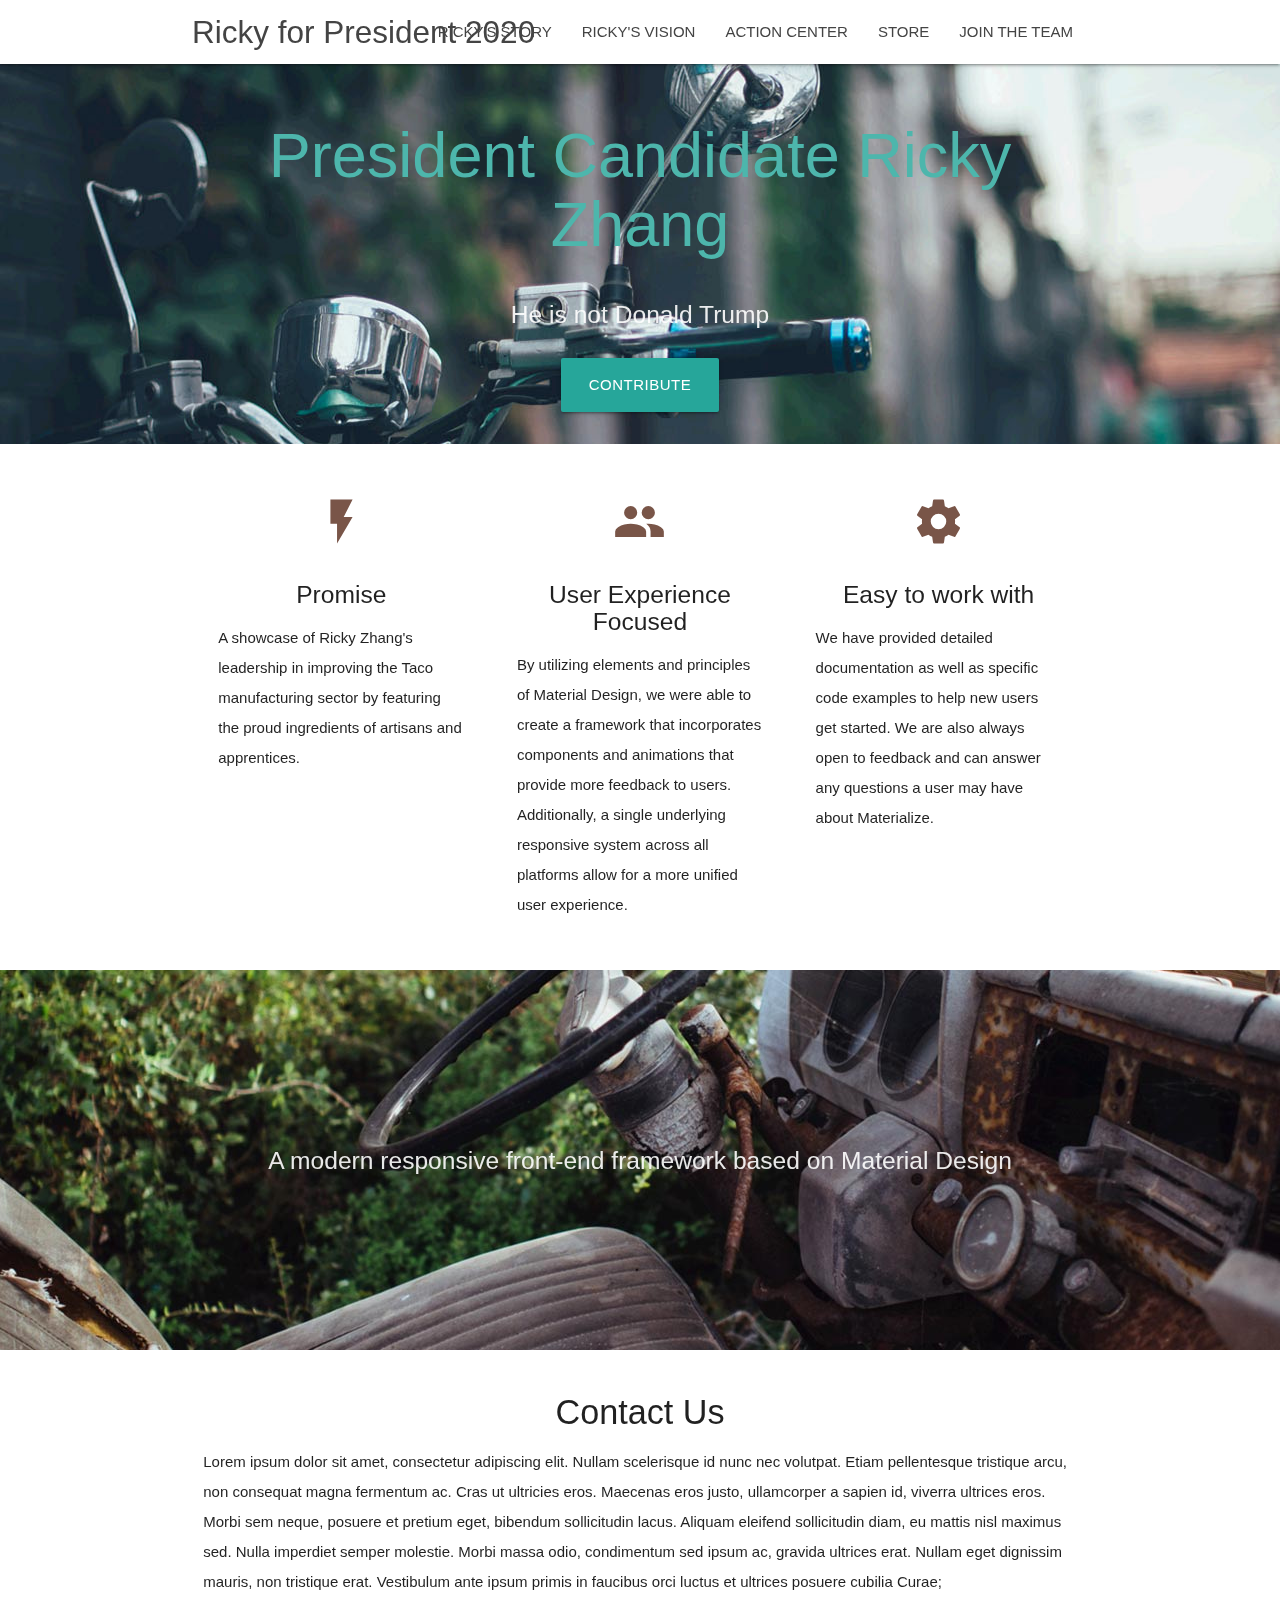
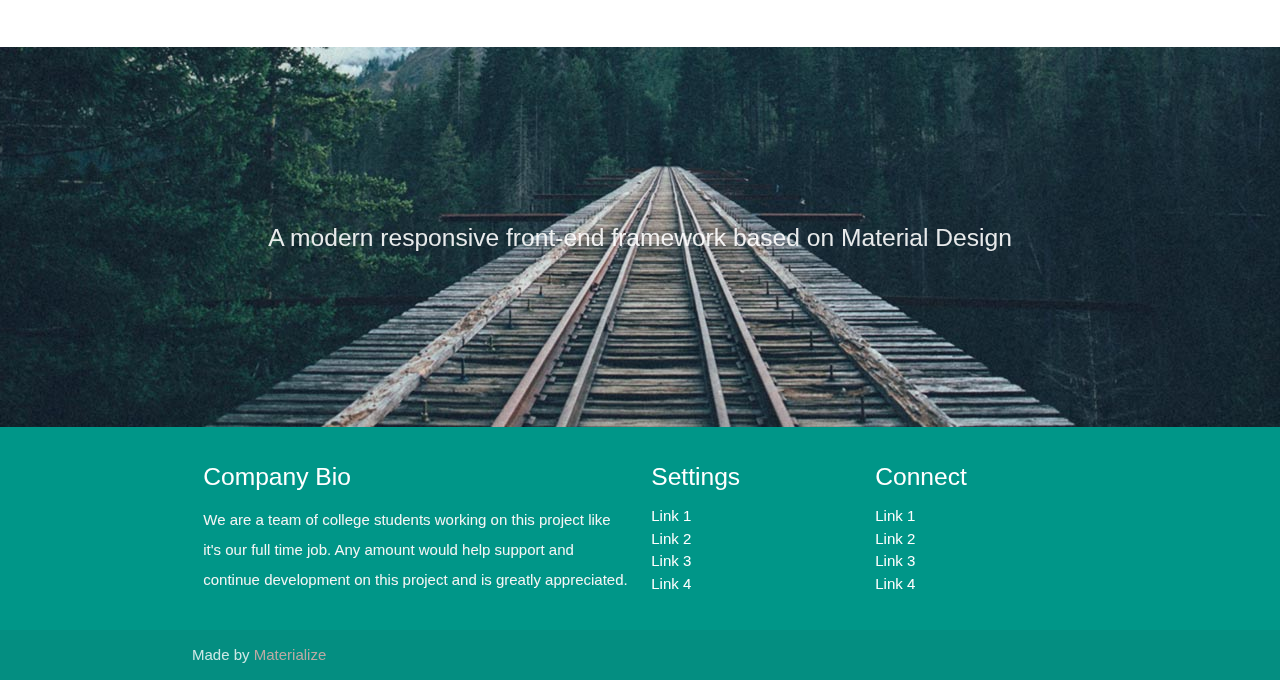
==== index.html @ 416e74cc "initial commit" ====
<!DOCTYPE html>
<html lang="en">
  <head>
    <meta http-equiv="Content-Type" content="text/html; charset=UTF-8" />
    <meta name="viewport" content="width=device-width, initial-scale=1" />
    <title>Home | Ricky Zhang for President</title>

    <!-- CSS  -->
    <link
      href="https://fonts.googleapis.com/icon?family=Material+Icons"
      rel="stylesheet"
    />
    <link
      href="css/materialize.css"
      type="text/css"
      rel="stylesheet"
      media="screen,projection"
    />
    <link
      href="css/style.css"
      type="text/css"
      rel="stylesheet"
      media="screen,projection"
    />
  </head>
  <body>
    <nav class="white" role="navigation">
      <div class="nav-wrapper container">
        <a id="logo-container" href="#" class="brand-logo"
          >Ricky for President 2020</a
        >
        <ul class="right hide-on-med-and-down">
          <li><a href="#">RICKY'S STORY</a></li>
          <li><a href="#">RICKY'S VISION</a></li>
          <li><a href="#">ACTION CENTER</a></li>
          <li><a href="#">STORE</a></li>
          <li><a href="#">JOIN THE TEAM</a></li>
        </ul>

        <ul id="nav-mobile" class="sidenav">
          <li><a href="#">Navbar Link</a></li>
        </ul>
        <a href="#" data-target="nav-mobile" class="sidenav-trigger"
          ><i class="material-icons">menu</i></a
        >
      </div>
    </nav>

    <div id="index-banner" class="parallax-container">
      <div class="section no-pad-bot">
        <div class="container">
          <br /><br />
          <h1 class="header center teal-text text-lighten-2">
            President Candidate Ricky Zhang
          </h1>
          <div class="row center">
            <h5 class="header col s12 light">
              He is not Donald Trump
            </h5>
          </div>
          <div class="row center">
            <a
              href="http://materializecss.com/getting-started.html"
              id="download-button"
              class="btn-large waves-effect waves-light teal lighten-1"
              >CONTRIBUTE</a
            >
          </div>
          <br /><br />
        </div>
      </div>
      <div class="parallax">
        <img src="background1.jpg" alt="Unsplashed background img 1" />
      </div>
    </div>

    <div class="container">
      <div class="section">
        <!--   Icon Section   -->
        <div class="row">
          <div class="col s12 m4">
            <div class="icon-block">
              <h2 class="center brown-text">
                <i class="material-icons">flash_on</i>
              </h2>
              <h5 class="center">Promise</h5>

              <p class="light">
                A showcase of Ricky Zhang's leadership in improving the Taco
                manufacturing sector by featuring the proud ingredients of
                artisans and apprentices.
              </p>
            </div>
          </div>

          <div class="col s12 m4">
            <div class="icon-block">
              <h2 class="center brown-text">
                <i class="material-icons">group</i>
              </h2>
              <h5 class="center">User Experience Focused</h5>

              <p class="light">
                By utilizing elements and principles of Material Design, we were
                able to create a framework that incorporates components and
                animations that provide more feedback to users. Additionally, a
                single underlying responsive system across all platforms allow
                for a more unified user experience.
              </p>
            </div>
          </div>

          <div class="col s12 m4">
            <div class="icon-block">
              <h2 class="center brown-text">
                <i class="material-icons">settings</i>
              </h2>
              <h5 class="center">Easy to work with</h5>

              <p class="light">
                We have provided detailed documentation as well as specific code
                examples to help new users get started. We are also always open
                to feedback and can answer any questions a user may have about
                Materialize.
              </p>
            </div>
          </div>
        </div>
      </div>
    </div>

    <div class="parallax-container valign-wrapper">
      <div class="section no-pad-bot">
        <div class="container">
          <div class="row center">
            <h5 class="header col s12 light">
              A modern responsive front-end framework based on Material Design
            </h5>
          </div>
        </div>
      </div>
      <div class="parallax">
        <img src="background2.jpg" alt="Unsplashed background img 2" />
      </div>
    </div>

    <div class="container">
      <div class="section">
        <div class="row">
          <div class="col s12 center">
            <h3><i class="mdi-content-send brown-text"></i></h3>
            <h4>Contact Us</h4>
            <p class="left-align light">
              Lorem ipsum dolor sit amet, consectetur adipiscing elit. Nullam
              scelerisque id nunc nec volutpat. Etiam pellentesque tristique
              arcu, non consequat magna fermentum ac. Cras ut ultricies eros.
              Maecenas eros justo, ullamcorper a sapien id, viverra ultrices
              eros. Morbi sem neque, posuere et pretium eget, bibendum
              sollicitudin lacus. Aliquam eleifend sollicitudin diam, eu mattis
              nisl maximus sed. Nulla imperdiet semper molestie. Morbi massa
              odio, condimentum sed ipsum ac, gravida ultrices erat. Nullam eget
              dignissim mauris, non tristique erat. Vestibulum ante ipsum primis
              in faucibus orci luctus et ultrices posuere cubilia Curae;
            </p>
          </div>
        </div>
      </div>
    </div>

    <div class="parallax-container valign-wrapper">
      <div class="section no-pad-bot">
        <div class="container">
          <div class="row center">
            <h5 class="header col s12 light">
              A modern responsive front-end framework based on Material Design
            </h5>
          </div>
        </div>
      </div>
      <div class="parallax">
        <img src="background3.jpg" alt="Unsplashed background img 3" />
      </div>
    </div>

    <footer class="page-footer teal">
      <div class="container">
        <div class="row">
          <div class="col l6 s12">
            <h5 class="white-text">Company Bio</h5>
            <p class="grey-text text-lighten-4">
              We are a team of college students working on this project like
              it's our full time job. Any amount would help support and continue
              development on this project and is greatly appreciated.
            </p>
          </div>
          <div class="col l3 s12">
            <h5 class="white-text">Settings</h5>
            <ul>
              <li><a class="white-text" href="#!">Link 1</a></li>
              <li><a class="white-text" href="#!">Link 2</a></li>
              <li><a class="white-text" href="#!">Link 3</a></li>
              <li><a class="white-text" href="#!">Link 4</a></li>
            </ul>
          </div>
          <div class="col l3 s12">
            <h5 class="white-text">Connect</h5>
            <ul>
              <li><a class="white-text" href="#!">Link 1</a></li>
              <li><a class="white-text" href="#!">Link 2</a></li>
              <li><a class="white-text" href="#!">Link 3</a></li>
              <li><a class="white-text" href="#!">Link 4</a></li>
            </ul>
          </div>
        </div>
      </div>
      <div class="footer-copyright">
        <div class="container">
          Made by
          <a class="brown-text text-lighten-3" href="http://materializecss.com"
            >Materialize</a
          >
        </div>
      </div>
    </footer>

    <!--  Scripts-->
    <script src="https://code.jquery.com/jquery-2.1.1.min.js"></script>
    <script src="js/materialize.js"></script>
    <script src="js/init.js"></script>
  </body>
</html>
---- css/style.css ----
/* Custom Stylesheet */
/**
 * Use this file to override Materialize files so you can update
 * the core Materialize files in the future
 *
 * Made By MaterializeCSS.com
 */

nav ul a,
nav .brand-logo {
  color: #444;
}

p {
  line-height: 2rem;
}

.sidenav-trigger {
  color: #26a69a;
}

.parallax-container {
  min-height: 380px;
  line-height: 0;
  height: auto;
  color: rgba(255,255,255,.9);
}
  .parallax-container .section {
    width: 100%;
  }

@media only screen and (max-width : 992px) {
  .parallax-container .section {
    position: absolute;
    top: 40%;
  }
  #index-banner .section {
    top: 10%;
  }
}

@media only screen and (max-width : 600px) {
  #index-banner .section {
    top: 0;
  }
}

.icon-block {
  padding: 0 15px;
}
.icon-block .material-icons {
  font-size: inherit;
}

footer.page-footer {
  margin: 0;
}
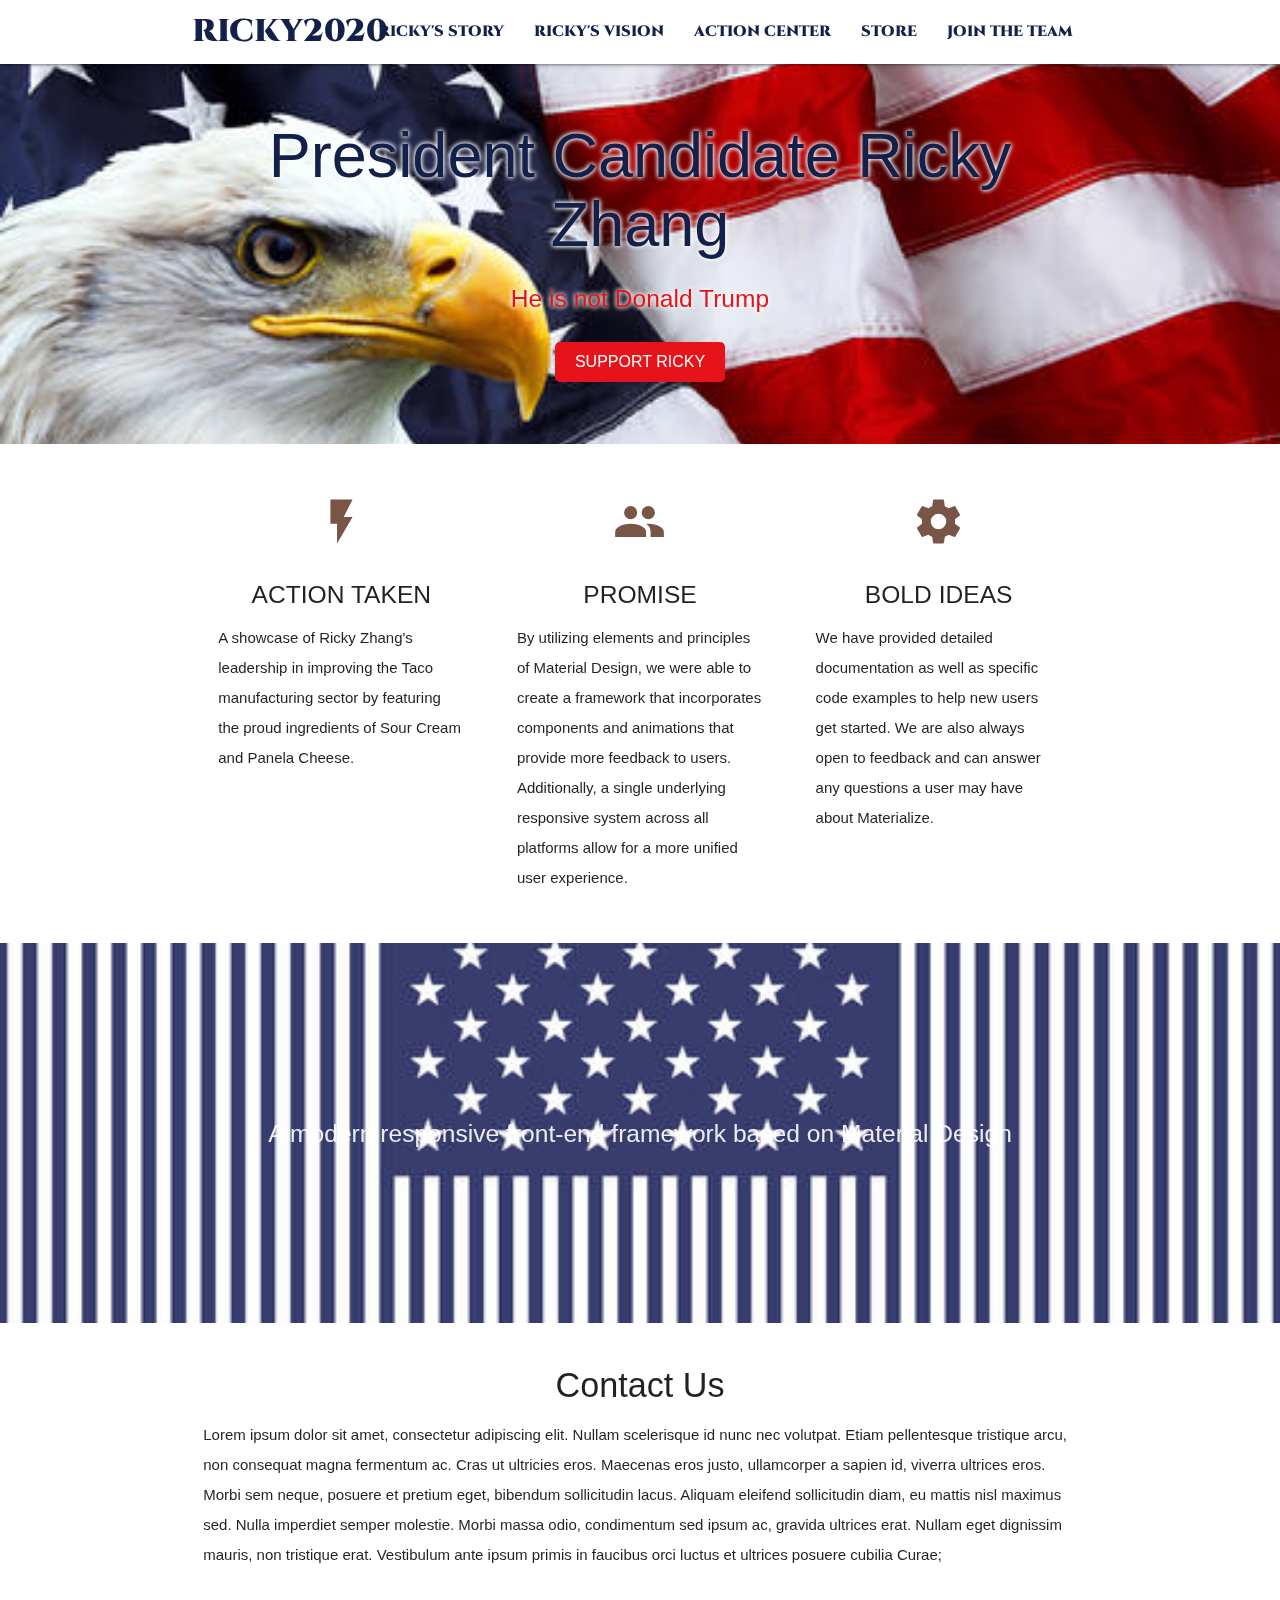
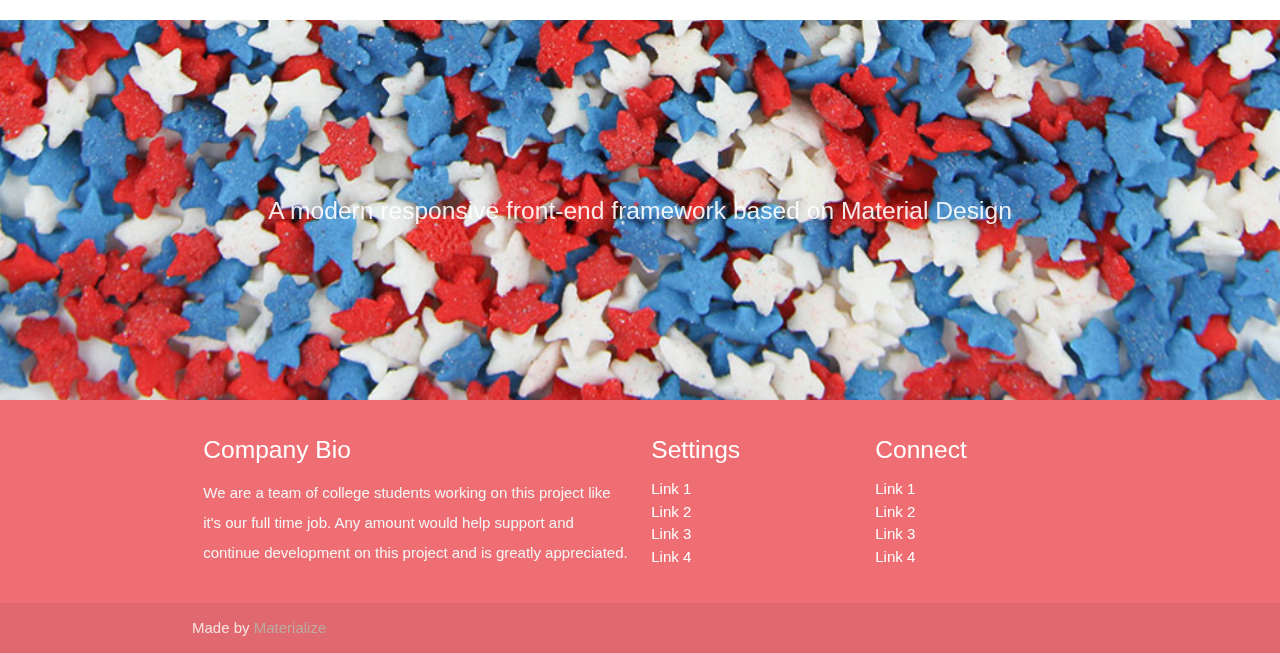
==== commit d818cb8a: "add bald eagle" ====
--- a/index.html
+++ b/index.html
@@ -10,6 +10,7 @@
       href="https://fonts.googleapis.com/icon?family=Material+Icons"
       rel="stylesheet"
     />
+
     <link
       href="css/materialize.css"
       type="text/css"
@@ -18,6 +19,13 @@
     />
     <link
       href="css/style.css"
+      type="text/css"
+      rel="stylesheet"
+      media="screen,projection"
+    />
+
+    <link
+      href="css/textStyle.css"
       type="text/css"
       rel="stylesheet"
       media="screen,projection"
@@ -26,10 +34,8 @@
   <body>
     <nav class="white" role="navigation">
       <div class="nav-wrapper container">
-        <a id="logo-container" href="#" class="brand-logo"
-          >Ricky for President 2020</a
-        >
-        <ul class="right hide-on-med-and-down">
+        <a id="logo-container" href="#" class="brand-logo">RICKY2020</a>
+        <ul class="right hide-on-med-and-dow">
           <li><a href="#">RICKY'S STORY</a></li>
           <li><a href="#">RICKY'S VISION</a></li>
           <li><a href="#">ACTION CENTER</a></li>
@@ -50,27 +56,24 @@
       <div class="section no-pad-bot">
         <div class="container">
           <br /><br />
-          <h1 class="header center teal-text text-lighten-2">
+          <h1 class="header center darkblue-a shadow-text">
             President Candidate Ricky Zhang
           </h1>
           <div class="row center">
-            <h5 class="header col s12 light">
+            <h5 class="headers12 red-a shadow-text">
               He is not Donald Trump
             </h5>
           </div>
           <div class="row center">
-            <a
-              href="http://materializecss.com/getting-started.html"
-              id="download-button"
-              class="btn-large waves-effect waves-light teal lighten-1"
-              >CONTRIBUTE</a
+            <a href="https://www.linkedin.com/in/zhangricky" class="mybtn-red"
+              >SUPPORT RICKY</a
             >
           </div>
           <br /><br />
         </div>
       </div>
       <div class="parallax">
-        <img src="background1.jpg" alt="Unsplashed background img 1" />
+        <img src="resources/AmericaEgle.jpg" alt="Red White &Blue" />
       </div>
     </div>
 
@@ -83,12 +86,12 @@
               <h2 class="center brown-text">
                 <i class="material-icons">flash_on</i>
               </h2>
-              <h5 class="center">Promise</h5>
+              <h5 class="center">ACTION TAKEN</h5>
 
               <p class="light">
                 A showcase of Ricky Zhang's leadership in improving the Taco
-                manufacturing sector by featuring the proud ingredients of
-                artisans and apprentices.
+                manufacturing sector by featuring the proud ingredients of Sour
+                Cream and Panela Cheese.
               </p>
             </div>
           </div>
@@ -98,7 +101,7 @@
               <h2 class="center brown-text">
                 <i class="material-icons">group</i>
               </h2>
-              <h5 class="center">User Experience Focused</h5>
+              <h5 class="center">PROMISE</h5>
 
               <p class="light">
                 By utilizing elements and principles of Material Design, we were
@@ -115,7 +118,7 @@
               <h2 class="center brown-text">
                 <i class="material-icons">settings</i>
               </h2>
-              <h5 class="center">Easy to work with</h5>
+              <h5 class="center">BOLD IDEAS</h5>
 
               <p class="light">
                 We have provided detailed documentation as well as specific code
@@ -140,7 +143,7 @@
         </div>
       </div>
       <div class="parallax">
-        <img src="background2.jpg" alt="Unsplashed background img 2" />
+        <img src="resources/blue star.jpg" alt="Unsplashed background img 2" />
       </div>
     </div>
 
@@ -178,11 +181,14 @@
         </div>
       </div>
       <div class="parallax">
-        <img src="background3.jpg" alt="Unsplashed background img 3" />
-      </div>
-    </div>
-
-    <footer class="page-footer teal">
+        <img
+          src="resources/redwhiteblueConfetti.jpg"
+          alt="Unsplashed background img 3"
+        />
+      </div>
+    </div>
+
+    <footer class="page-footer">
       <div class="container">
         <div class="row">
           <div class="col l6 s12">
--- a/css/style.css
+++ b/css/style.css
@@ -1,14 +1,10 @@
-/* Custom Stylesheet */
-/**
- * Use this file to override Materialize files so you can update
- * the core Materialize files in the future
- *
- * Made By MaterializeCSS.com
- */
+@import url("https://fonts.googleapis.com/css?family=Cinzel");
 
 nav ul a,
 nav .brand-logo {
-  color: #444;
+  color: #12204a;
+  font-family: Cinzel;
+  font-weight: 900;
 }
 
 p {
@@ -16,20 +12,20 @@
 }
 
 .sidenav-trigger {
-  color: #26a69a;
+  color: #233f94;
 }
 
 .parallax-container {
   min-height: 380px;
   line-height: 0;
   height: auto;
-  color: rgba(255,255,255,.9);
+  color: rgba(255, 255, 255, 0.9);
 }
-  .parallax-container .section {
-    width: 100%;
-  }
+.parallax-container .section {
+  width: 100%;
+}
 
-@media only screen and (max-width : 992px) {
+@media only screen and (max-width: 992px) {
   .parallax-container .section {
     position: absolute;
     top: 40%;
@@ -39,7 +35,7 @@
   }
 }
 
-@media only screen and (max-width : 600px) {
+@media only screen and (max-width: 600px) {
   #index-banner .section {
     top: 0;
   }
--- a/css/textStyle.css
+++ b/css/textStyle.css
@@ -0,0 +1,29 @@
+.darkblue-a {
+  color: #12204a !important;
+}
+.lightblue-a {
+  color: #233f94 !important;
+}
+.red-a {
+  color: #e7131a !important;
+}
+
+.shadow-text {
+  text-shadow: 0 0 5px white, 0 0 5px whitesmoke;
+}
+
+.mybtn-red {
+  background-color: #e7131a; /* red */
+  border: none;
+  border-radius: 5px;
+  color: white;
+  padding: 20px 20px;
+  text-align: center;
+  text-decoration: none;
+  display: inline-block;
+  font-size: 16px;
+}
+.mybtn-red:hover {
+  background-color: #e7131a;
+  color: #233f94;
+}
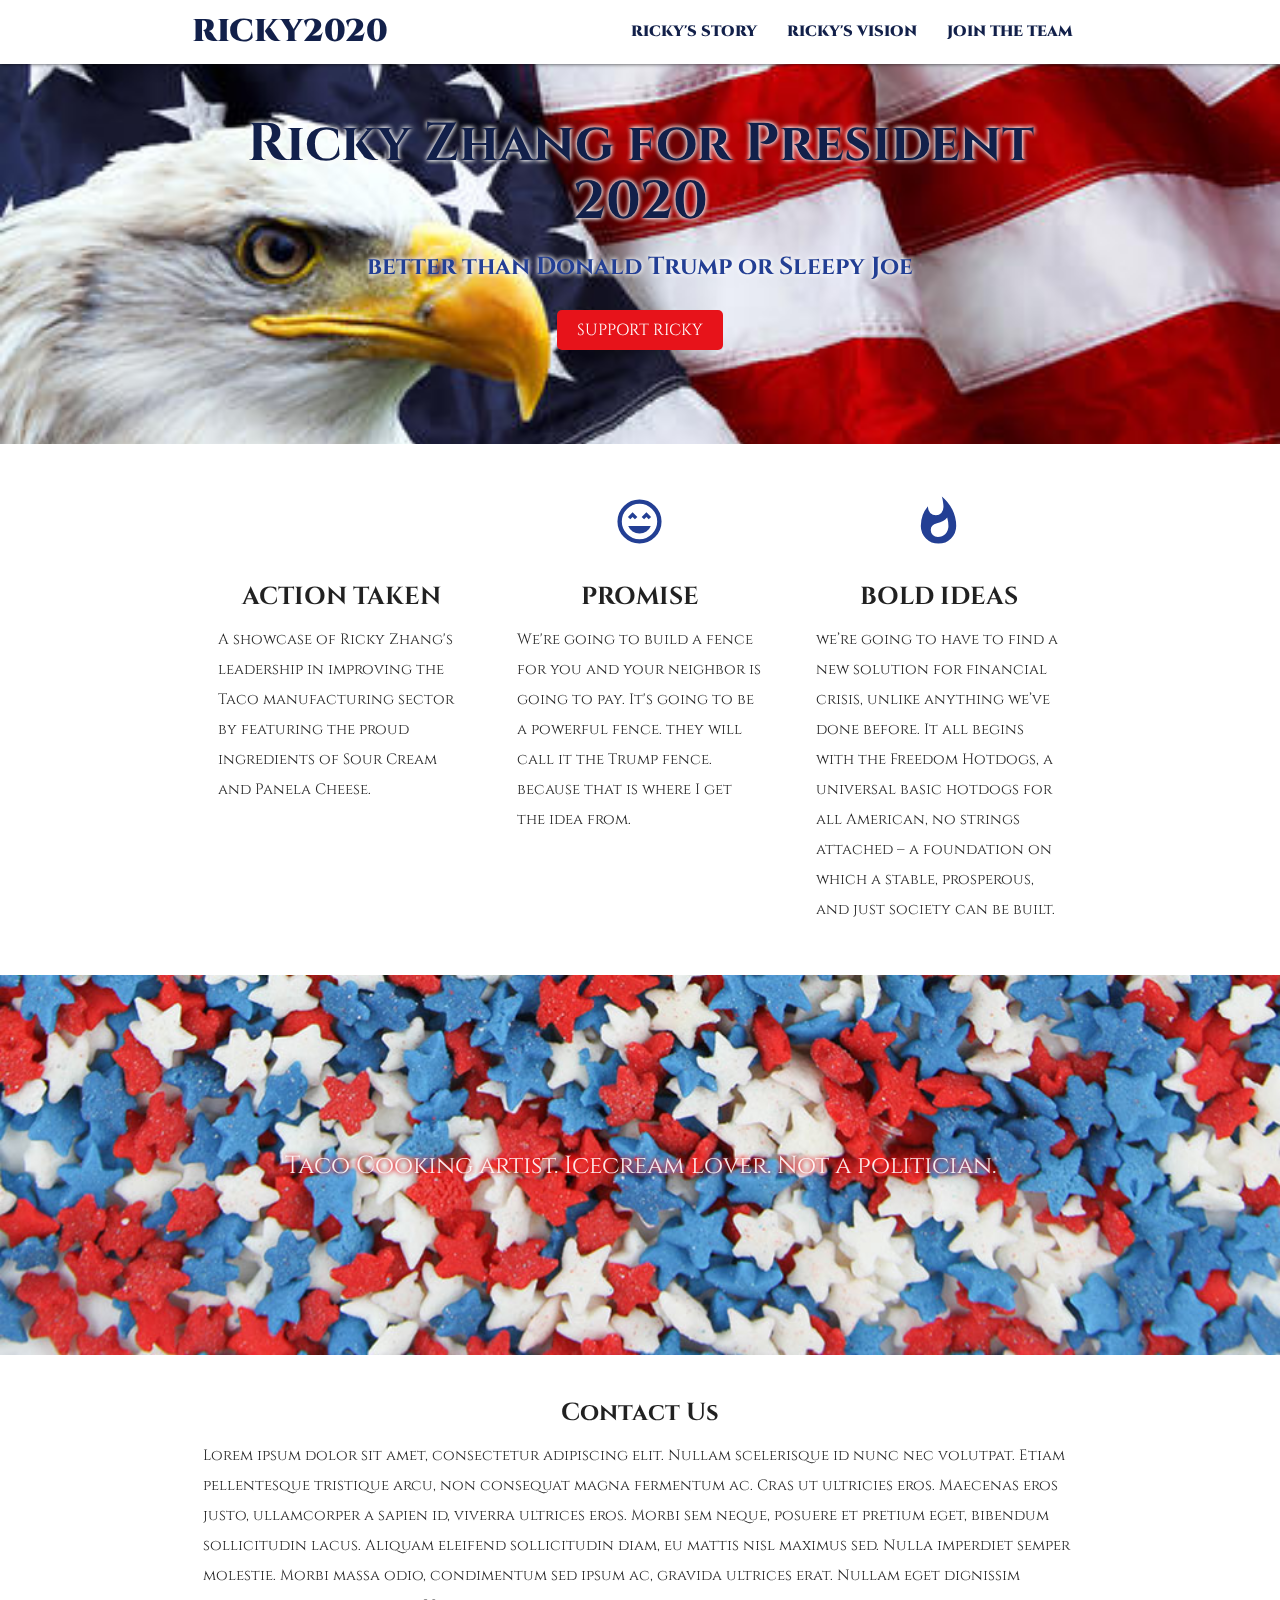
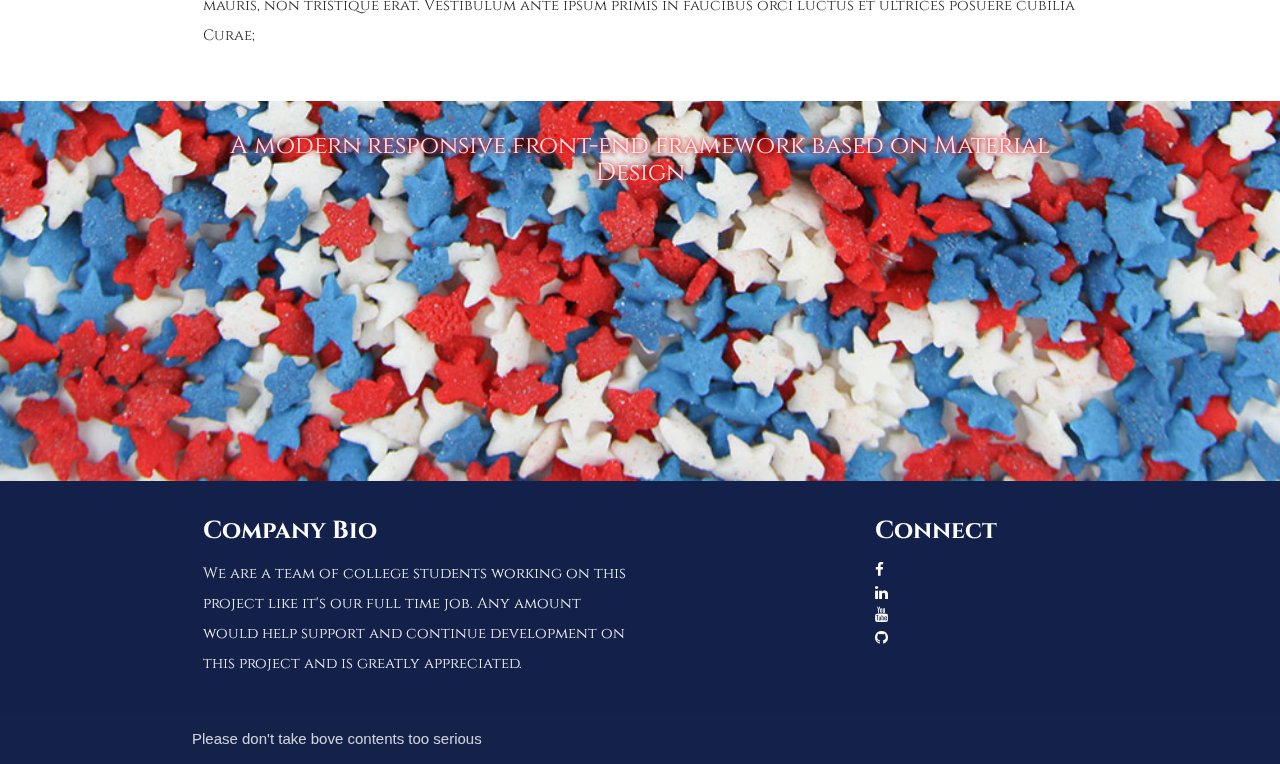
==== commit 0d502354: "starting working on Sunday" ====
--- a/index.html
+++ b/index.html
@@ -6,6 +6,8 @@
     <title>Home | Ricky Zhang for President</title>
 
     <!-- CSS  -->
+    <link rel="stylesheet" href="https://cdnjs.cloudflare.com/ajax/libs/font-awesome/4.7.0/css/font-awesome.min.css">
+
     <link
       href="https://fonts.googleapis.com/icon?family=Material+Icons"
       rel="stylesheet"
@@ -32,40 +34,42 @@
     />
   </head>
   <body>
-    <nav class="white" role="navigation">
-      <div class="nav-wrapper container">
-        <a id="logo-container" href="#" class="brand-logo">RICKY2020</a>
-        <ul class="right hide-on-med-and-dow">
-          <li><a href="#">RICKY'S STORY</a></li>
-          <li><a href="#">RICKY'S VISION</a></li>
-          <li><a href="#">ACTION CENTER</a></li>
-          <li><a href="#">STORE</a></li>
-          <li><a href="#">JOIN THE TEAM</a></li>
-        </ul>
-
-        <ul id="nav-mobile" class="sidenav">
-          <li><a href="#">Navbar Link</a></li>
-        </ul>
-        <a href="#" data-target="nav-mobile" class="sidenav-trigger"
-          ><i class="material-icons">menu</i></a
-        >
-      </div>
-    </nav>
+    <div class="navbar-fixed">
+      <nav class="white" role="navigation">
+        <div class="nav-wrapper container">
+          <a id="logo-container" href="index.html" class="brand-logo">RICKY2020</a>
+          <ul class="right hide-on-med-and-down">
+            <li ><a class="button-a" href="rickystory.html">RICKY'S STORY</a></li>
+            <li><a class="button-a" href="rickyvision.html">RICKY'S VISION</a></li>
+            <li><a class="button-a" href="jointheteam.html">JOIN THE TEAM</a></li>
+          </ul>
+  
+          <ul id="nav-mobile" class="sidenav">
+            <li><a href="rickystory.html">RICKY'S STORY</a></li>
+            <li><a href="rickyvision.html">RICKY'S VISION</a></li>
+            <li><a href="actioncenter.html">ACTION CENTER</a></li>
+            <li><a href="jointheteam.html">JOIN THE TEAM</a></li>
+          </ul>
+
+          <a href="#" data-target="nav-mobile" class="sidenav-trigger"><i class="material-icons">menu</i></a>
+        </div>
+      </div>
+      </nav>
 
     <div id="index-banner" class="parallax-container">
       <div class="section no-pad-bot">
         <div class="container">
           <br /><br />
-          <h1 class="header center darkblue-a shadow-text">
-            President Candidate Ricky Zhang
-          </h1>
-          <div class="row center">
-            <h5 class="headers12 red-a shadow-text">
-              He is not Donald Trump
+          <h2 class="header center darkblue-a shadow-text">
+            Ricky Zhang for President 2020
+          </h2>
+          <div class="row center">
+            <h5 class="headers12 lightblue-a shadow-text">
+              better than Donald Trump or Sleepy Joe
             </h5>
           </div>
           <div class="row center">
-            <a href="https://www.linkedin.com/in/zhangricky" class="mybtn-red"
+            <a href="https://www.linkedin.com/in/zhangricky"  target="_blank" class="mybtn-red"
               >SUPPORT RICKY</a
             >
           </div>
@@ -83,8 +87,8 @@
         <div class="row">
           <div class="col s12 m4">
             <div class="icon-block">
-              <h2 class="center brown-text">
-                <i class="material-icons">flash_on</i>
+              <h2 class="center lightblue-a">
+                <i class="material-icons">engineering</i>
               </h2>
               <h5 class="center">ACTION TAKEN</h5>
 
@@ -98,33 +102,32 @@
 
           <div class="col s12 m4">
             <div class="icon-block">
-              <h2 class="center brown-text">
-                <i class="material-icons">group</i>
+              <h2 class="center lightblue-a">
+                <i class="material-icons">sentiment_very_satisfied</i>
               </h2>
               <h5 class="center">PROMISE</h5>
 
               <p class="light">
-                By utilizing elements and principles of Material Design, we were
-                able to create a framework that incorporates components and
-                animations that provide more feedback to users. Additionally, a
-                single underlying responsive system across all platforms allow
-                for a more unified user experience.
+                We're going to build a fence for you and your neighbor is going
+                to pay. It's going to be a powerful fence. they will call it the
+                Trump fence. because that is where I get the idea from.
               </p>
             </div>
           </div>
 
           <div class="col s12 m4">
             <div class="icon-block">
-              <h2 class="center brown-text">
-                <i class="material-icons">settings</i>
+              <h2 class="center lightblue-a">
+                <i class="material-icons">whatshot</i>
               </h2>
               <h5 class="center">BOLD IDEAS</h5>
 
               <p class="light">
-                We have provided detailed documentation as well as specific code
-                examples to help new users get started. We are also always open
-                to feedback and can answer any questions a user may have about
-                Materialize.
+                we’re going to have to find a new solution for financial crisis,
+                unlike anything we’ve done before. It all begins with the
+                Freedom Hotdogs, a universal basic hotdogs for all American, no
+                strings attached – a foundation on which a stable, prosperous,
+                and just society can be built.
               </p>
             </div>
           </div>
@@ -136,14 +139,17 @@
       <div class="section no-pad-bot">
         <div class="container">
           <div class="row center">
-            <h5 class="header col s12 light">
-              A modern responsive front-end framework based on Material Design
+            <h5 class="header col s12 light shadow-text-red">
+              Taco Cooking artist. Icecream lover. Not a politician.
             </h5>
           </div>
         </div>
       </div>
       <div class="parallax">
-        <img src="resources/blue star.jpg" alt="Unsplashed background img 2" />
+        <img
+          src="resources/redwhiteblueConfetti.jpg"
+          alt="Unsplashed background img 2"
+        />
       </div>
     </div>
 
@@ -152,7 +158,7 @@
         <div class="row">
           <div class="col s12 center">
             <h3><i class="mdi-content-send brown-text"></i></h3>
-            <h4>Contact Us</h4>
+            <h5>Contact Us</h5>
             <p class="left-align light">
               Lorem ipsum dolor sit amet, consectetur adipiscing elit. Nullam
               scelerisque id nunc nec volutpat. Etiam pellentesque tristique
@@ -170,11 +176,11 @@
       </div>
     </div>
 
-    <div class="parallax-container valign-wrapper">
+    <div class="parallax-container align-wrapper">
       <div class="section no-pad-bot">
         <div class="container">
           <div class="row center">
-            <h5 class="header col s12 light">
+            <h5 class="header col s12 light shadow-text-red">
               A modern responsive front-end framework based on Material Design
             </h5>
           </div>
@@ -200,30 +206,25 @@
             </p>
           </div>
           <div class="col l3 s12">
-            <h5 class="white-text">Settings</h5>
+            <h5 class="white-text"></h5>
             <ul>
-              <li><a class="white-text" href="#!">Link 1</a></li>
-              <li><a class="white-text" href="#!">Link 2</a></li>
-              <li><a class="white-text" href="#!">Link 3</a></li>
-              <li><a class="white-text" href="#!">Link 4</a></li>
             </ul>
           </div>
           <div class="col l3 s12">
             <h5 class="white-text">Connect</h5>
             <ul>
-              <li><a class="white-text" href="#!">Link 1</a></li>
-              <li><a class="white-text" href="#!">Link 2</a></li>
-              <li><a class="white-text" href="#!">Link 3</a></li>
-              <li><a class="white-text" href="#!">Link 4</a></li>
+              <li><a class="fa fa-facebook" href="https://www.facebook.com/public/Hongxiao-Zhang" target="_blank"></a></li>
+              <li><a class="fa fa-linkedin" href="https://www.linkedin.com/in/zhangricky"  target="_blank"></a></li>
+              <li><a class="fa fa-youtube" href="https://www.youtube.com/watch?v=aLoCFK8a_Fo" target="_blank"></a></li>
+              <li><a class="fa fa-github" href="https://github.com/hzhang23" target="_blank"></a></li>
+              
             </ul>
           </div>
         </div>
       </div>
       <div class="footer-copyright">
         <div class="container">
-          Made by
-          <a class="brown-text text-lighten-3" href="http://materializecss.com"
-            >Materialize</a
+          Please don't take bove contents too serious</a
           >
         </div>
       </div>
@@ -233,5 +234,22 @@
     <script src="https://code.jquery.com/jquery-2.1.1.min.js"></script>
     <script src="js/materialize.js"></script>
     <script src="js/init.js"></script>
+    <script
+      src="https://code.jquery.com/jquery-3.5.1.slim.min.js"
+      integrity="sha384-DfXdz2htPH0lsSSs5nCTpuj/zy4C+OGpamoFVy38MVBnE+IbbVYUew+OrCXaRkfj"
+      crossorigin="anonymous"
+    ></script>
+    <script
+      src="https://cdn.jsdelivr.net/npm/popper.js@1.16.0/dist/umd/popper.min.js"
+      integrity="sha384-Q6E9RHvbIyZFJoft+2mJbHaEWldlvI9IOYy5n3zV9zzTtmI3UksdQRVvoxMfooAo"
+      crossorigin="anonymous"
+    ></script>
+    <script
+      src="https://stackpath.bootstrapcdn.com/bootstrap/4.5.0/js/bootstrap.min.js"
+      integrity="sha384-OgVRvuATP1z7JjHLkuOU7Xw704+h835Lr+6QL9UvYjZE3Ipu6Tp75j7Bh/kR0JKI"
+      crossorigin="anonymous"
+    ></script>
+    
+   
   </body>
 </html>
--- a/css/style.css
+++ b/css/style.css
@@ -1,4 +1,20 @@
 @import url("https://fonts.googleapis.com/css?family=Cinzel");
+
+.fa-facebook {
+  color: white;
+}
+
+.fa-linkedin {
+  color: white;
+}
+
+.fa-youtube {
+  color: white;
+}
+
+.fa-github {
+  color: white;
+}
 
 nav ul a,
 nav .brand-logo {
@@ -7,8 +23,37 @@
   font-weight: 900;
 }
 
+h2 {
+  font-family: cinzel;
+  font-weight: 700;
+}
+
+h5 {
+  font-family: cinzel;
+  font-weight: 700;
+}
+
+a {
+  font-family: cinzel;
+}
+
 p {
   line-height: 2rem;
+  font-family: Cinzel;
+}
+
+.button-a {
+  transition-duration: 0.4s;
+}
+
+.button-a:hover {
+  background-color: white;
+  background-color: #e7131a;
+}
+
+.imgsize {
+  height: 500px;
+  width: 500px;
 }
 
 .sidenav-trigger {
@@ -50,4 +95,5 @@
 
 footer.page-footer {
   margin: 0;
+  background-color: #12204a;
 }
--- a/css/textStyle.css
+++ b/css/textStyle.css
@@ -10,6 +10,10 @@
 
 .shadow-text {
   text-shadow: 0 0 5px white, 0 0 5px whitesmoke;
+}
+
+.shadow-text-red {
+  text-shadow: 0 0 5px #e7131a, 0 0 5px #e7131a;
 }
 
 .mybtn-red {
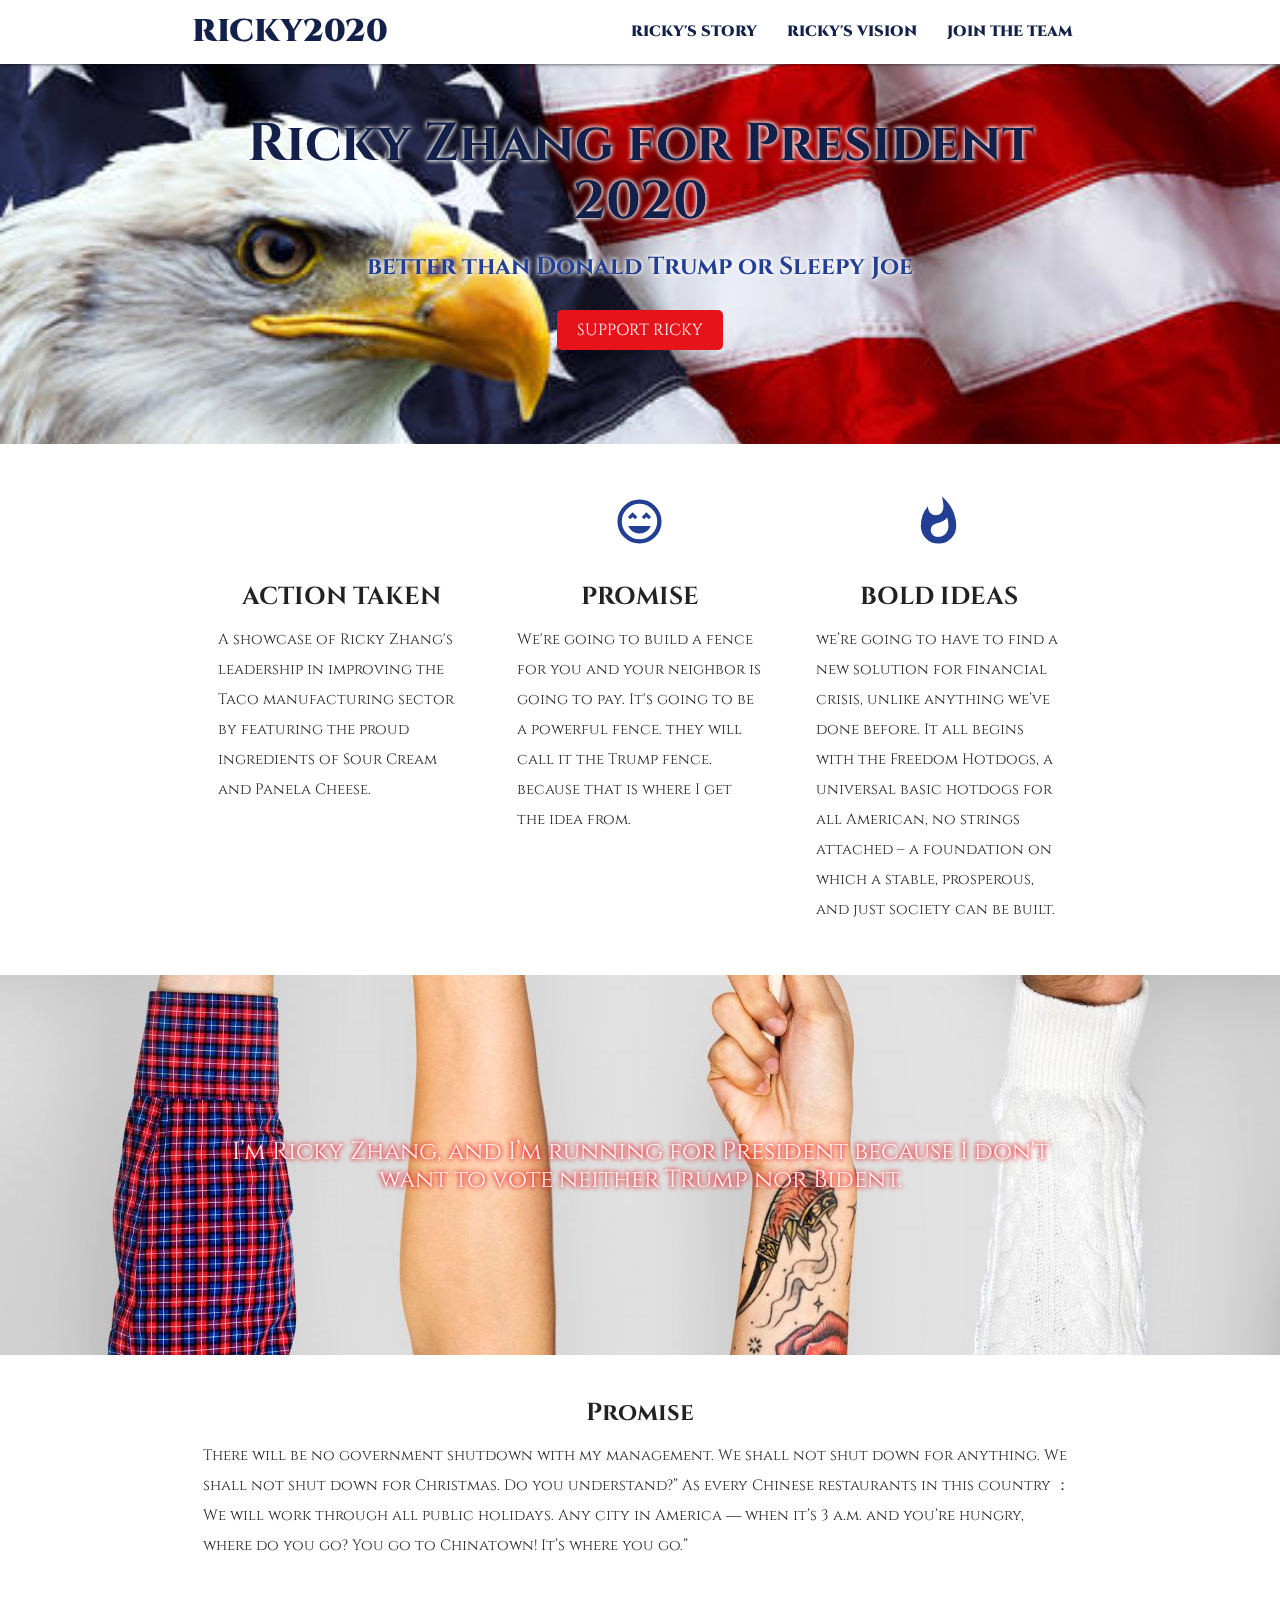
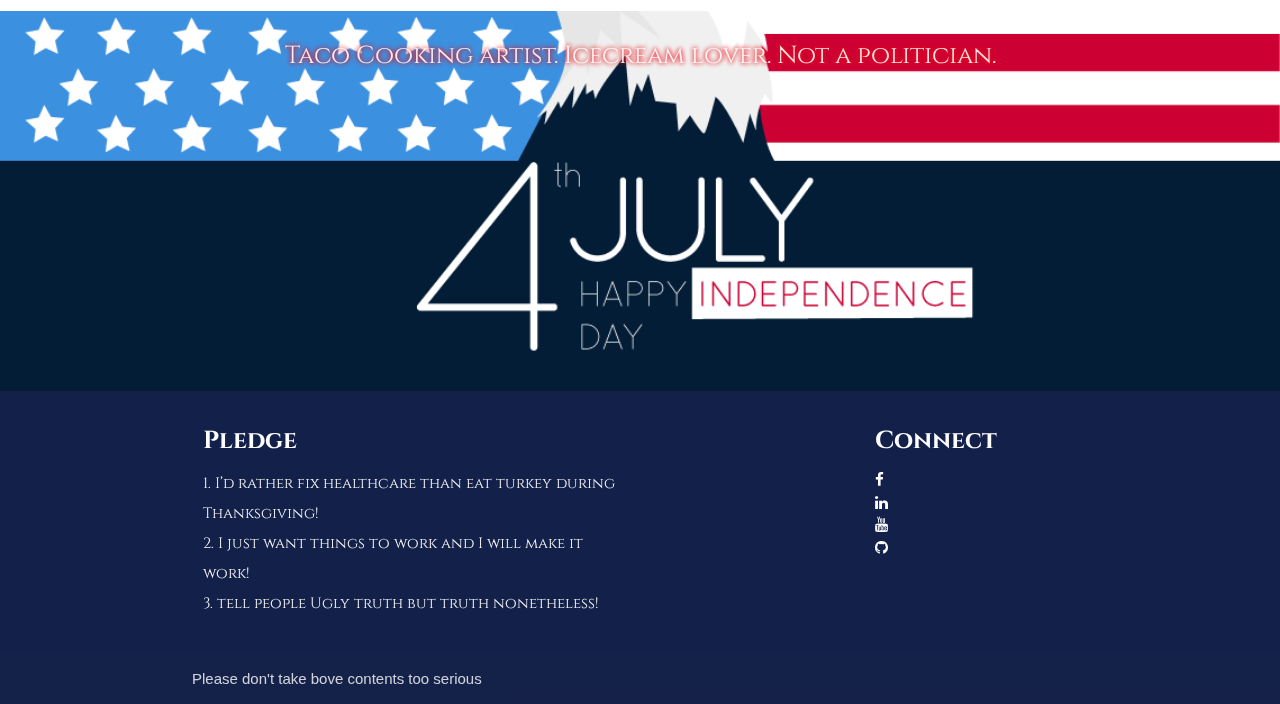
==== commit 1a8f399d: "product without animation" ====
--- a/index.html
+++ b/index.html
@@ -140,14 +140,14 @@
         <div class="container">
           <div class="row center">
             <h5 class="header col s12 light shadow-text-red">
-              Taco Cooking artist. Icecream lover. Not a politician.
+              I’m Ricky Zhang, and I’m running for President because I don't want to vote neither Trump nor Bident.
             </h5>
           </div>
         </div>
       </div>
       <div class="parallax">
         <img
-          src="resources/redwhiteblueConfetti.jpg"
+          src="resources/fredom for wounded worriors.jpg"
           alt="Unsplashed background img 2"
         />
       </div>
@@ -158,18 +158,9 @@
         <div class="row">
           <div class="col s12 center">
             <h3><i class="mdi-content-send brown-text"></i></h3>
-            <h5>Contact Us</h5>
+            <h5>Promise</h5>
             <p class="left-align light">
-              Lorem ipsum dolor sit amet, consectetur adipiscing elit. Nullam
-              scelerisque id nunc nec volutpat. Etiam pellentesque tristique
-              arcu, non consequat magna fermentum ac. Cras ut ultricies eros.
-              Maecenas eros justo, ullamcorper a sapien id, viverra ultrices
-              eros. Morbi sem neque, posuere et pretium eget, bibendum
-              sollicitudin lacus. Aliquam eleifend sollicitudin diam, eu mattis
-              nisl maximus sed. Nulla imperdiet semper molestie. Morbi massa
-              odio, condimentum sed ipsum ac, gravida ultrices erat. Nullam eget
-              dignissim mauris, non tristique erat. Vestibulum ante ipsum primis
-              in faucibus orci luctus et ultrices posuere cubilia Curae;
+               There will be no government shutdown with my management. We shall not shut down for anything. We shall not shut down for Christmas. Do you understand?” As every Chinese restaurants in this country ：We will work through all public holidays. Any city in America ― when it’s 3 a.m. and you’re hungry, where do you go? You go to Chinatown! It’s where you go.”
             </p>
           </div>
         </div>
@@ -181,14 +172,14 @@
         <div class="container">
           <div class="row center">
             <h5 class="header col s12 light shadow-text-red">
-              A modern responsive front-end framework based on Material Design
+              Taco Cooking artist. Icecream lover. Not a politician.
             </h5>
           </div>
         </div>
       </div>
       <div class="parallax">
         <img
-          src="resources/redwhiteblueConfetti.jpg"
+          src="resources/4th-july.png"
           alt="Unsplashed background img 3"
         />
       </div>
@@ -198,11 +189,11 @@
       <div class="container">
         <div class="row">
           <div class="col l6 s12">
-            <h5 class="white-text">Company Bio</h5>
+            <h5 class="white-text">Pledge</h5>
             <p class="grey-text text-lighten-4">
-              We are a team of college students working on this project like
-              it's our full time job. Any amount would help support and continue
-              development on this project and is greatly appreciated.
+              1. I’d rather fix healthcare than eat turkey during Thanksgiving!<br/>
+              2. I just want things to work and I will make it work!<br/>
+              3. tell people Ugly truth but truth nonetheless!
             </p>
           </div>
           <div class="col l3 s12">
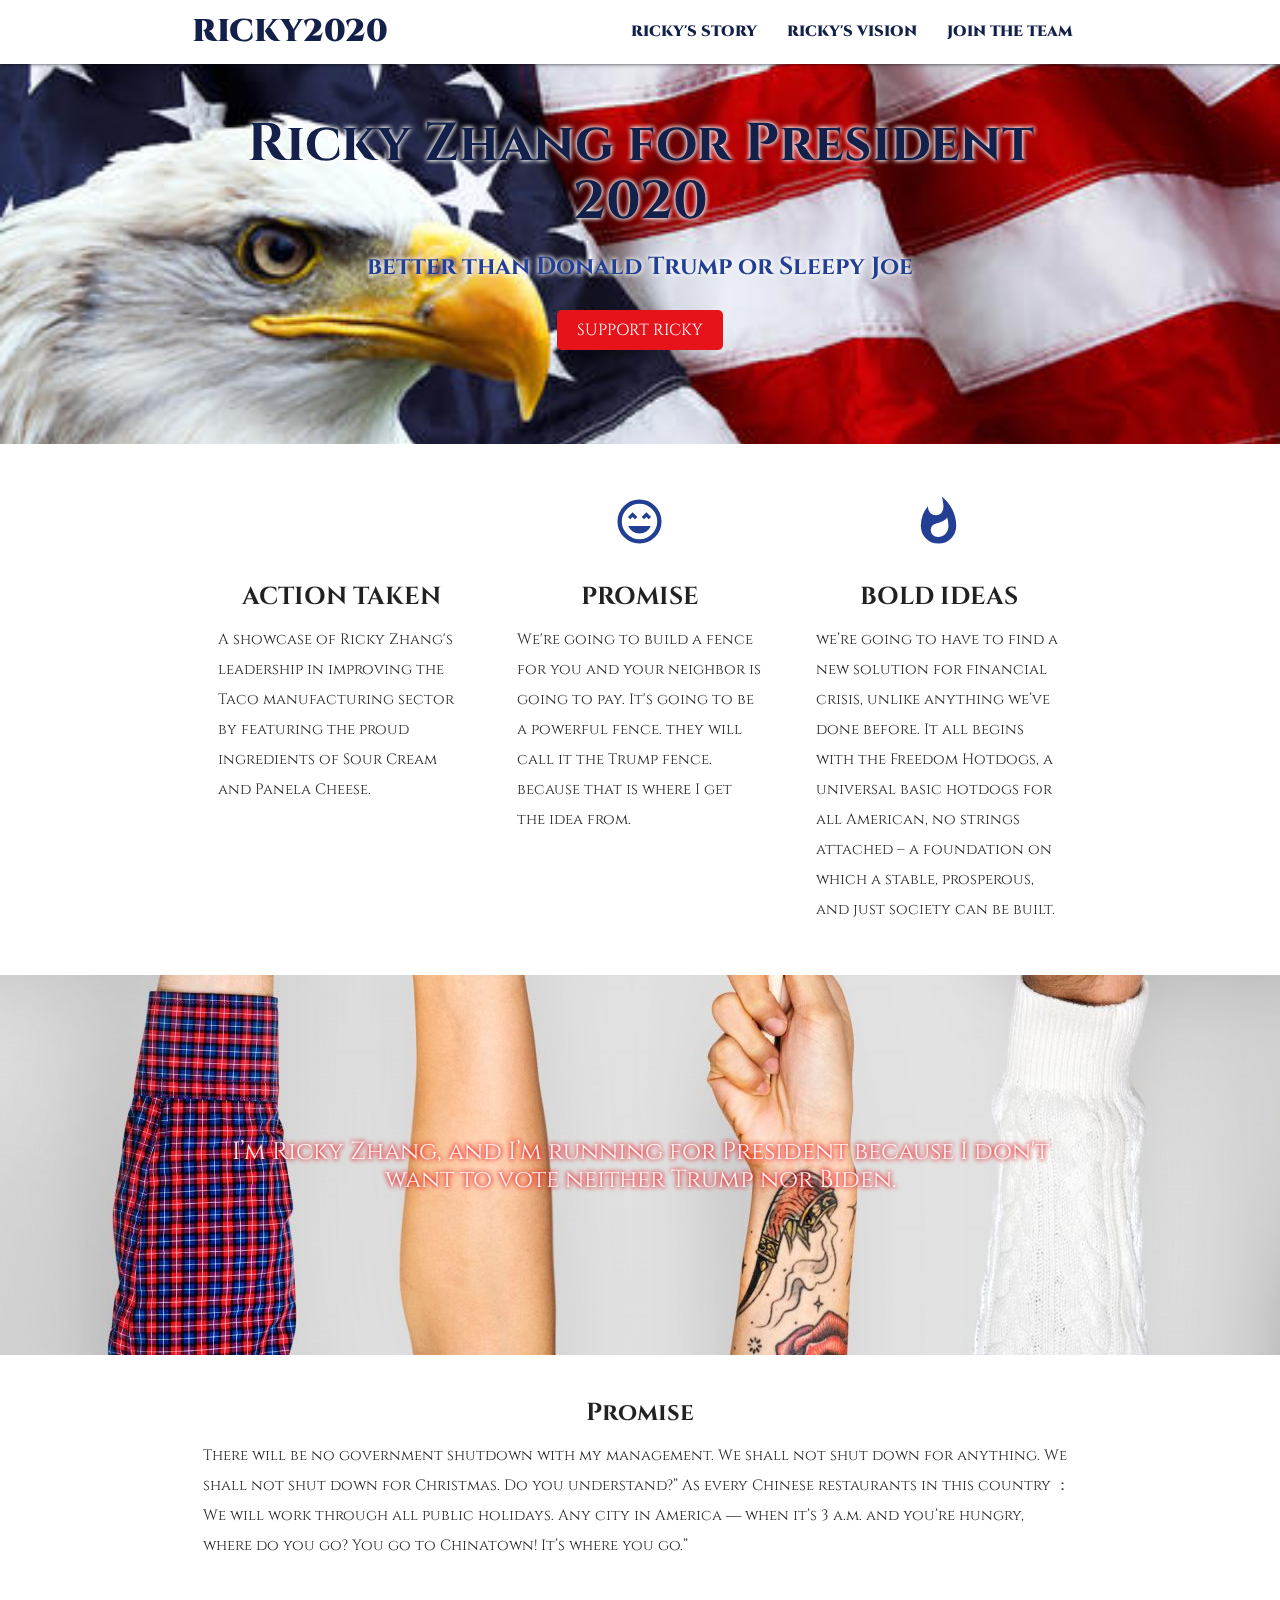
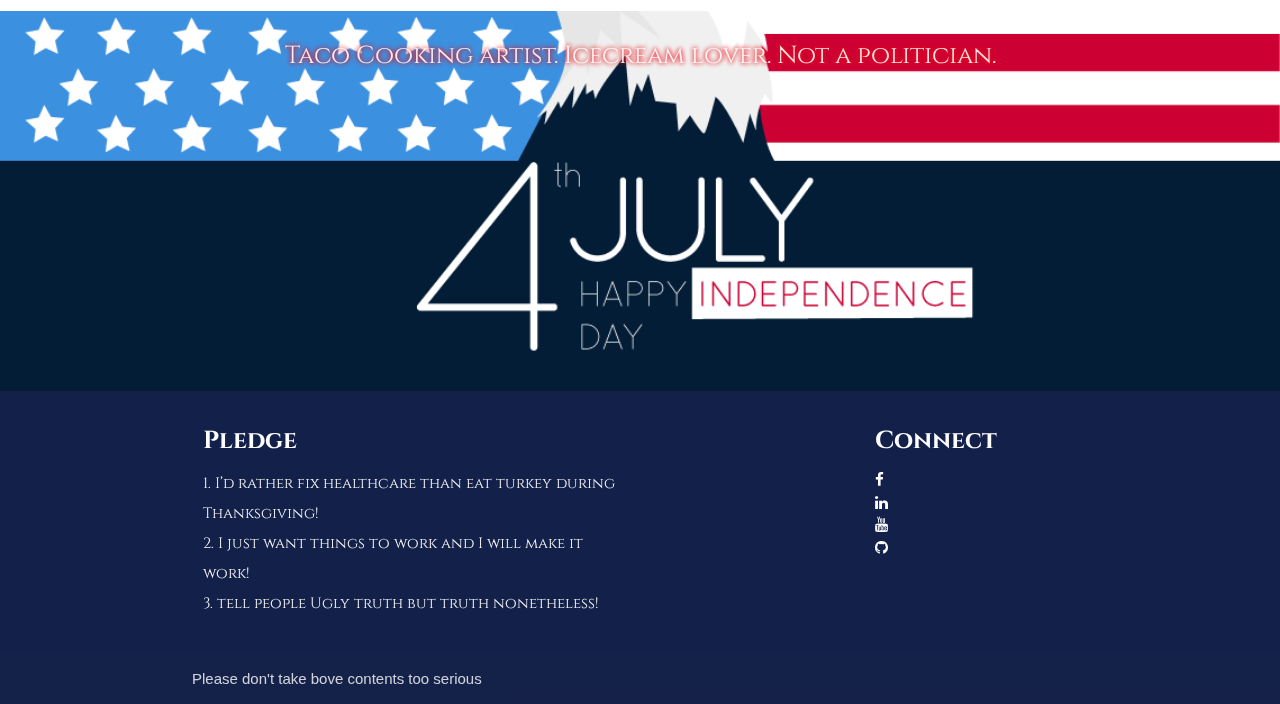
==== commit d47232e6: "fix spelling" ====
--- a/index.html
+++ b/index.html
@@ -140,7 +140,7 @@
         <div class="container">
           <div class="row center">
             <h5 class="header col s12 light shadow-text-red">
-              I’m Ricky Zhang, and I’m running for President because I don't want to vote neither Trump nor Bident.
+              I’m Ricky Zhang, and I’m running for President because I don't want to vote neither Trump nor Biden.
             </h5>
           </div>
         </div>
